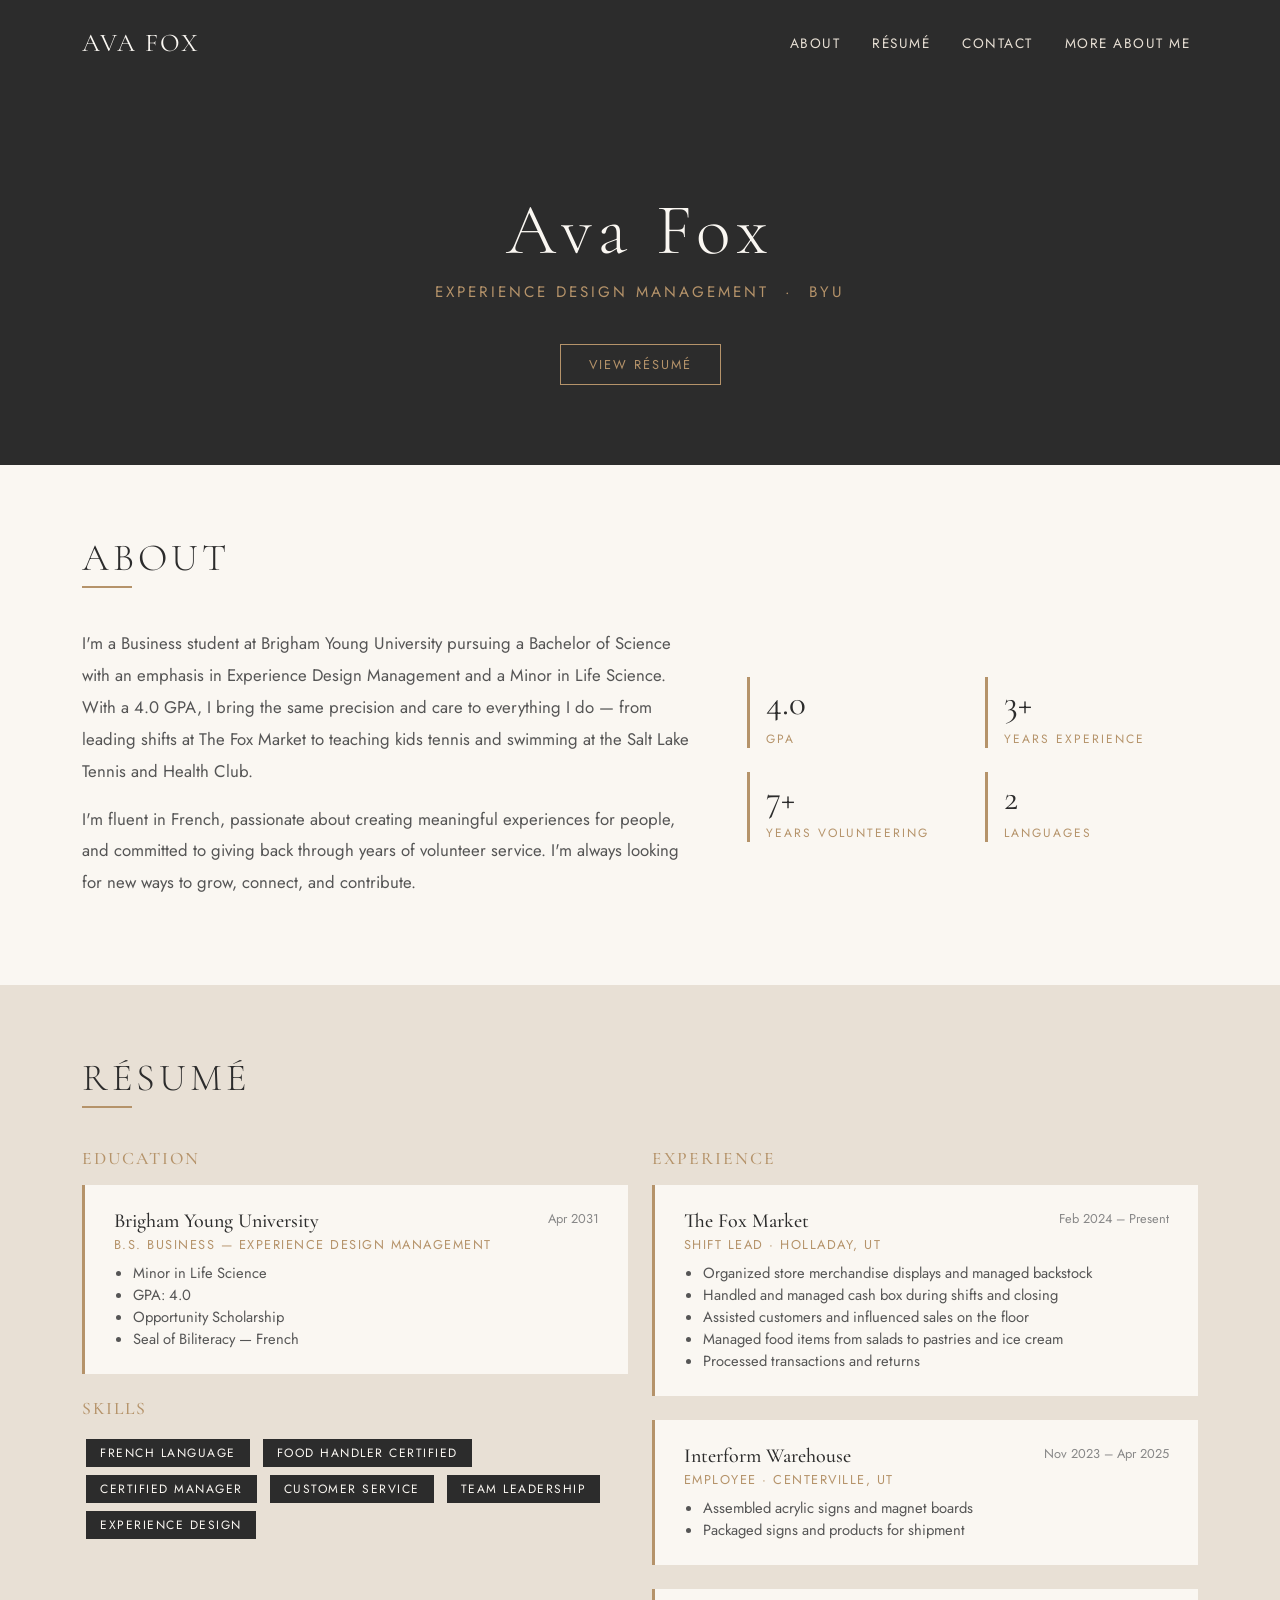
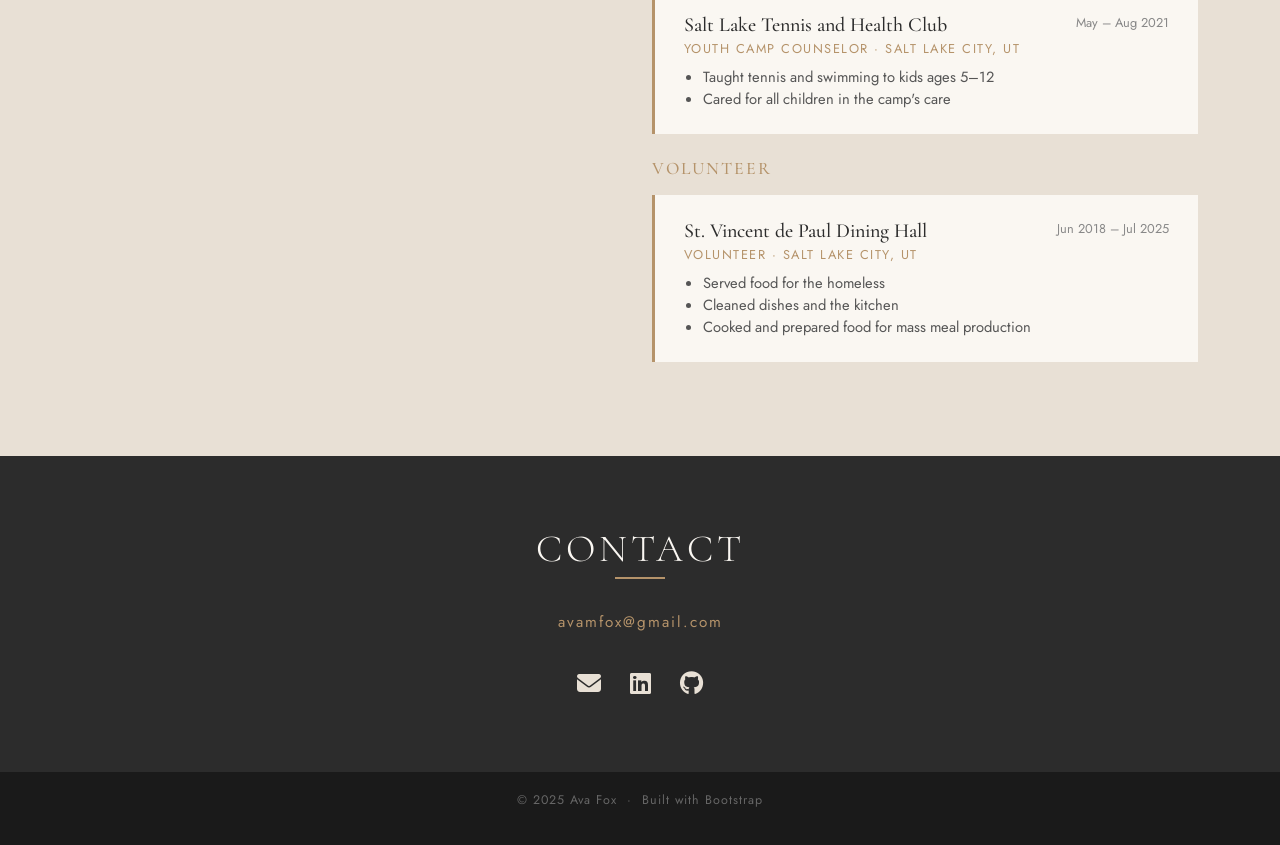
==== index.html @ a12f5f1c "Add files via upload" ====
<!DOCTYPE html>
<html lang="en">
<head>
  <meta charset="UTF-8" />
  <meta name="viewport" content="width=device-width, initial-scale=1.0"/>
  <title>Ava Fox | Portfolio</title>
  <link rel="stylesheet" href="https://cdn.jsdelivr.net/npm/bootstrap@5.3.2/dist/css/bootstrap.min.css"/>
  <link rel="stylesheet" href="https://cdnjs.cloudflare.com/ajax/libs/font-awesome/6.4.0/css/all.min.css"/>
  <link href="https://fonts.googleapis.com/css2?family=Cormorant+Garamond:wght@300;400;600&family=Jost:wght@300;400;500&display=swap" rel="stylesheet"/>
  <style>
    :root {
      --cream: #FAF7F2;
      --charcoal: #2C2C2C;
      --accent: #B5936A;
      --soft: #E8E0D5;
    }
    * { box-sizing: border-box; }
    body {
      font-family: 'Jost', sans-serif;
      background-color: var(--cream);
      color: var(--charcoal);
    }

    /* NAV */
    nav.navbar {
      background-color: var(--charcoal) !important;
      padding: 1.2rem 2rem;
    }
    .navbar-brand {
      font-family: 'Cormorant Garamond', serif;
      font-size: 1.6rem;
      color: var(--cream) !important;
      letter-spacing: 2px;
    }
    .nav-link {
      color: var(--soft) !important;
      font-size: 0.85rem;
      letter-spacing: 1.5px;
      text-transform: uppercase;
      margin-left: 1rem;
      transition: color 0.2s;
    }
    .nav-link:hover { color: var(--accent) !important; }

    /* HERO */
    .hero {
      background-color: var(--charcoal);
      color: var(--cream);
      padding: 100px 0 80px;
      text-align: center;
    }
    .hero h1 {
      font-family: 'Cormorant Garamond', serif;
      font-size: 4.5rem;
      font-weight: 300;
      letter-spacing: 6px;
    }
    .hero p {
      font-size: 0.95rem;
      letter-spacing: 3px;
      text-transform: uppercase;
      color: var(--accent);
      margin-top: 0.5rem;
    }
    .hero .btn-outline-light {
      border-color: var(--accent);
      color: var(--accent);
      letter-spacing: 2px;
      text-transform: uppercase;
      font-size: 0.8rem;
      padding: 10px 28px;
      margin-top: 1.5rem;
      border-radius: 0;
      transition: all 0.3s;
    }
    .hero .btn-outline-light:hover {
      background-color: var(--accent);
      color: var(--charcoal);
    }

    /* SECTIONS */
    section { padding: 70px 0; }
    .section-title {
      font-family: 'Cormorant Garamond', serif;
      font-size: 2.4rem;
      font-weight: 300;
      letter-spacing: 4px;
      text-transform: uppercase;
      margin-bottom: 0.3rem;
    }
    .section-rule {
      width: 50px;
      border-top: 2px solid var(--accent);
      margin-bottom: 2.5rem;
    }

    /* ABOUT */
    #about { background-color: var(--cream); }
    .about-text {
      font-size: 1.05rem;
      line-height: 1.9;
      color: #555;
      max-width: 620px;
    }
    .about-stat {
      border-left: 3px solid var(--accent);
      padding-left: 1rem;
      margin-bottom: 1.5rem;
    }
    .about-stat .num {
      font-family: 'Cormorant Garamond', serif;
      font-size: 2.2rem;
      color: var(--charcoal);
    }
    .about-stat .label {
      font-size: 0.75rem;
      letter-spacing: 2px;
      text-transform: uppercase;
      color: var(--accent);
    }

    /* RESUME */
    #resume { background-color: var(--soft); }
    .resume-card {
      background: var(--cream);
      border: none;
      border-left: 3px solid var(--accent);
      border-radius: 0;
      padding: 1.5rem 1.8rem;
      margin-bottom: 1.5rem;
    }
    .resume-card h5 {
      font-family: 'Cormorant Garamond', serif;
      font-size: 1.25rem;
      margin-bottom: 0.1rem;
    }
    .resume-card .role {
      font-size: 0.8rem;
      letter-spacing: 1.5px;
      text-transform: uppercase;
      color: var(--accent);
      margin-bottom: 0.5rem;
    }
    .resume-card .dates {
      font-size: 0.8rem;
      color: #888;
      float: right;
    }
    .resume-card ul {
      margin: 0.5rem 0 0;
      padding-left: 1.2rem;
      font-size: 0.92rem;
      color: #555;
    }
    .skill-badge {
      display: inline-block;
      background: var(--charcoal);
      color: var(--cream);
      font-size: 0.75rem;
      letter-spacing: 1.5px;
      text-transform: uppercase;
      padding: 5px 14px;
      margin: 4px;
    }

    /* CONTACT */
    #contact { background-color: var(--charcoal); color: var(--cream); text-align: center; }
    #contact .section-title { color: var(--cream); }
    .social-link {
      color: var(--soft);
      font-size: 1.5rem;
      margin: 0 12px;
      transition: color 0.2s;
    }
    .social-link:hover { color: var(--accent); }
    .contact-email {
      font-size: 0.95rem;
      letter-spacing: 2px;
      color: var(--accent);
      margin-bottom: 2rem;
    }

    /* FOOTER */
    footer {
      background: #1a1a1a;
      color: #666;
      text-align: center;
      padding: 1.2rem;
      font-size: 0.78rem;
      letter-spacing: 1px;
    }
  </style>
</head>
<body>

  <!-- NAVBAR -->
  <nav class="navbar navbar-expand-lg">
    <div class="container">
      <a class="navbar-brand" href="#">AVA FOX</a>
      <button class="navbar-toggler" type="button" data-bs-toggle="collapse" data-bs-target="#navMenu">
        <span class="navbar-toggler-icon" style="filter:invert(1)"></span>
      </button>
      <div class="collapse navbar-collapse justify-content-end" id="navMenu">
        <ul class="navbar-nav">
          <li class="nav-item"><a class="nav-link" href="#about">About</a></li>
          <li class="nav-item"><a class="nav-link" href="#resume">Résumé</a></li>
          <li class="nav-item"><a class="nav-link" href="#contact">Contact</a></li>
          <li class="nav-item"><a class="nav-link" href="scratch.html">More About Me</a></li>
        </ul>
      </div>
    </div>
  </nav>

  <!-- HERO -->
  <section class="hero">
    <div class="container">
      <h1>Ava Fox</h1>
      <p>Experience Design Management &nbsp;·&nbsp; BYU</p>
      <a href="#resume" class="btn btn-outline-light">View Résumé</a>
    </div>
  </section>

  <!-- ABOUT -->
  <section id="about">
    <div class="container">
      <h2 class="section-title">About</h2>
      <div class="section-rule"></div>
      <div class="row align-items-center">
        <div class="col-md-7">
          <p class="about-text">
            I'm a Business student at Brigham Young University pursuing a Bachelor of Science with an emphasis in Experience Design Management and a Minor in Life Science. With a 4.0 GPA, I bring the same precision and care to everything I do — from leading shifts at The Fox Market to teaching kids tennis and swimming at the Salt Lake Tennis and Health Club.
          </p>
          <p class="about-text mt-3">
            I'm fluent in French, passionate about creating meaningful experiences for people, and committed to giving back through years of volunteer service. I'm always looking for new ways to grow, connect, and contribute.
          </p>
        </div>
        <div class="col-md-5">
          <div class="row mt-4 mt-md-0">
            <div class="col-6">
              <div class="about-stat">
                <div class="num">4.0</div>
                <div class="label">GPA</div>
              </div>
            </div>
            <div class="col-6">
              <div class="about-stat">
                <div class="num">3+</div>
                <div class="label">Years Experience</div>
              </div>
            </div>
            <div class="col-6">
              <div class="about-stat">
                <div class="num">7+</div>
                <div class="label">Years Volunteering</div>
              </div>
            </div>
            <div class="col-6">
              <div class="about-stat">
                <div class="num">2</div>
                <div class="label">Languages</div>
              </div>
            </div>
          </div>
        </div>
      </div>
    </div>
  </section>

  <!-- RESUME -->
  <section id="resume">
    <div class="container">
      <h2 class="section-title">Résumé</h2>
      <div class="section-rule"></div>

      <div class="row">
        <!-- LEFT COL -->
        <div class="col-md-6">
          <h4 class="mb-3" style="font-family:'Cormorant Garamond',serif; letter-spacing:2px; font-size:1.1rem; text-transform:uppercase; color:var(--accent);">Education</h4>

          <div class="resume-card">
            <span class="dates">Apr 2031</span>
            <h5>Brigham Young University</h5>
            <div class="role">B.S. Business — Experience Design Management</div>
            <ul>
              <li>Minor in Life Science</li>
              <li>GPA: 4.0</li>
              <li>Opportunity Scholarship</li>
              <li>Seal of Biliteracy — French</li>
            </ul>
          </div>

          <h4 class="mb-3 mt-4" style="font-family:'Cormorant Garamond',serif; letter-spacing:2px; font-size:1.1rem; text-transform:uppercase; color:var(--accent);">Skills</h4>
          <div>
            <span class="skill-badge">French Language</span>
            <span class="skill-badge">Food Handler Certified</span>
            <span class="skill-badge">Certified Manager</span>
            <span class="skill-badge">Customer Service</span>
            <span class="skill-badge">Team Leadership</span>
            <span class="skill-badge">Experience Design</span>
          </div>
        </div>

        <!-- RIGHT COL -->
        <div class="col-md-6 mt-4 mt-md-0">
          <h4 class="mb-3" style="font-family:'Cormorant Garamond',serif; letter-spacing:2px; font-size:1.1rem; text-transform:uppercase; color:var(--accent);">Experience</h4>

          <div class="resume-card">
            <span class="dates">Feb 2024 – Present</span>
            <h5>The Fox Market</h5>
            <div class="role">Shift Lead · Holladay, UT</div>
            <ul>
              <li>Organized store merchandise displays and managed backstock</li>
              <li>Handled and managed cash box during shifts and closing</li>
              <li>Assisted customers and influenced sales on the floor</li>
              <li>Managed food items from salads to pastries and ice cream</li>
              <li>Processed transactions and returns</li>
            </ul>
          </div>

          <div class="resume-card">
            <span class="dates">Nov 2023 – Apr 2025</span>
            <h5>Interform Warehouse</h5>
            <div class="role">Employee · Centerville, UT</div>
            <ul>
              <li>Assembled acrylic signs and magnet boards</li>
              <li>Packaged signs and products for shipment</li>
            </ul>
          </div>

          <div class="resume-card">
            <span class="dates">May – Aug 2021</span>
            <h5>Salt Lake Tennis and Health Club</h5>
            <div class="role">Youth Camp Counselor · Salt Lake City, UT</div>
            <ul>
              <li>Taught tennis and swimming to kids ages 5–12</li>
              <li>Cared for all children in the camp's care</li>
            </ul>
          </div>

          <h4 class="mb-3 mt-4" style="font-family:'Cormorant Garamond',serif; letter-spacing:2px; font-size:1.1rem; text-transform:uppercase; color:var(--accent);">Volunteer</h4>
          <div class="resume-card">
            <span class="dates">Jun 2018 – Jul 2025</span>
            <h5>St. Vincent de Paul Dining Hall</h5>
            <div class="role">Volunteer · Salt Lake City, UT</div>
            <ul>
              <li>Served food for the homeless</li>
              <li>Cleaned dishes and the kitchen</li>
              <li>Cooked and prepared food for mass meal production</li>
            </ul>
          </div>
        </div>
      </div>
    </div>
  </section>

  <!-- CONTACT -->
  <section id="contact">
    <div class="container">
      <h2 class="section-title">Contact</h2>
      <div class="section-rule" style="margin: 0 auto 2rem;"></div>
      <p class="contact-email">avamfox@gmail.com</p>
      <div>
        <a href="mailto:avamfox@gmail.com" class="social-link" title="Email"><i class="fas fa-envelope"></i></a>
        <a href="https://linkedin.com/in/ava-fox-530a54386/" class="social-link" target="_blank" title="LinkedIn"><i class="fab fa-linkedin"></i></a>
        <a href="https://github.com/avamfox-web" class="social-link" target="_blank" title="GitHub"><i class="fab fa-github"></i></a>
      </div>
    </div>
  </section>

  <footer>
    <p>&copy; 2025 Ava Fox &nbsp;·&nbsp; Built with Bootstrap</p>
  </footer>

  <script src="https://cdn.jsdelivr.net/npm/bootstrap@5.3.2/dist/js/bootstrap.bundle.min.js"></script>
</body>
</html>
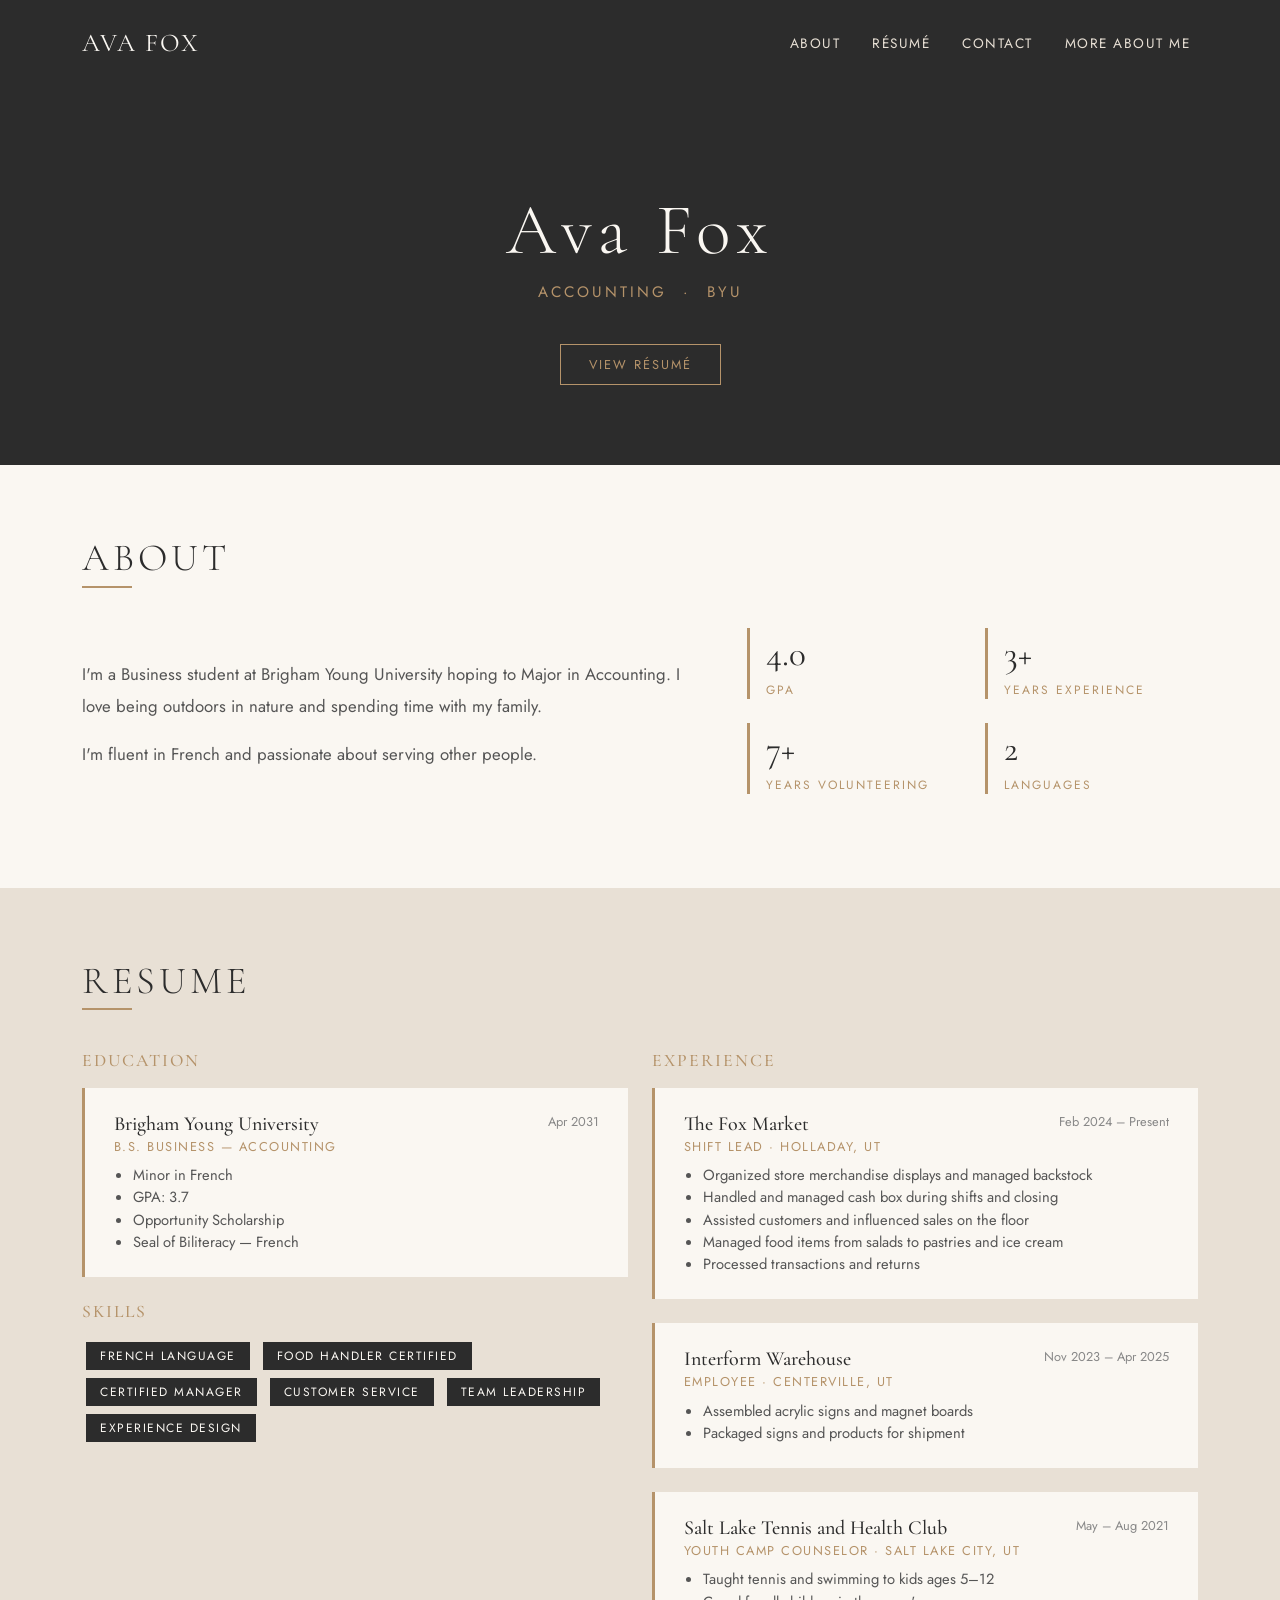
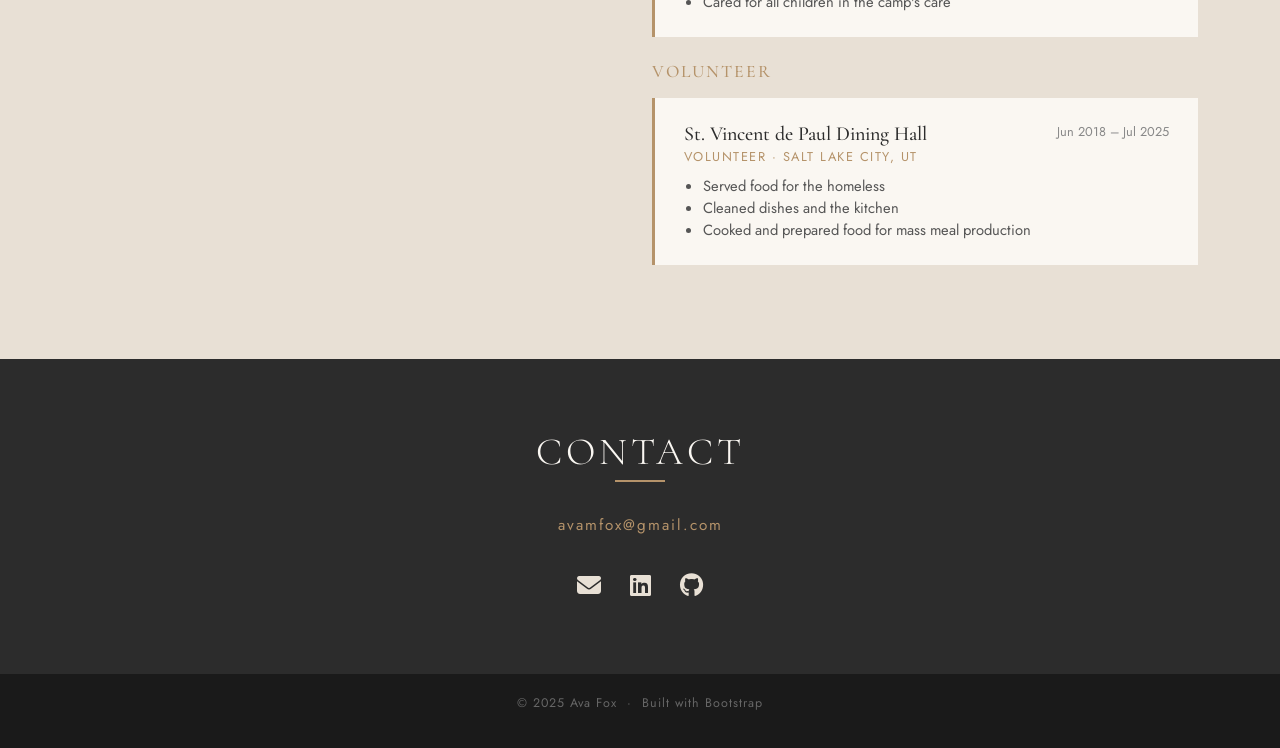
==== commit 721c5bad: "Update index.html" ====
--- a/index.html
+++ b/index.html
@@ -215,7 +215,7 @@
   <section class="hero">
     <div class="container">
       <h1>Ava Fox</h1>
-      <p>Experience Design Management &nbsp;·&nbsp; BYU</p>
+      <p>Accounting &nbsp;·&nbsp; BYU</p>
       <a href="#resume" class="btn btn-outline-light">View Résumé</a>
     </div>
   </section>
@@ -228,11 +228,10 @@
       <div class="row align-items-center">
         <div class="col-md-7">
           <p class="about-text">
-            I'm a Business student at Brigham Young University pursuing a Bachelor of Science with an emphasis in Experience Design Management and a Minor in Life Science. With a 4.0 GPA, I bring the same precision and care to everything I do — from leading shifts at The Fox Market to teaching kids tennis and swimming at the Salt Lake Tennis and Health Club.
+            I'm a Business student at Brigham Young University hoping to Major in Accounting. I love being outdoors in nature and spending time with my family. 
           </p>
           <p class="about-text mt-3">
-            I'm fluent in French, passionate about creating meaningful experiences for people, and committed to giving back through years of volunteer service. I'm always looking for new ways to grow, connect, and contribute.
-          </p>
+            I'm fluent in French and passionate about serving other people.
         </div>
         <div class="col-md-5">
           <div class="row mt-4 mt-md-0">
@@ -269,7 +268,7 @@
   <!-- RESUME -->
   <section id="resume">
     <div class="container">
-      <h2 class="section-title">Résumé</h2>
+      <h2 class="section-title">Resume</h2>
       <div class="section-rule"></div>
 
       <div class="row">
@@ -280,10 +279,10 @@
           <div class="resume-card">
             <span class="dates">Apr 2031</span>
             <h5>Brigham Young University</h5>
-            <div class="role">B.S. Business — Experience Design Management</div>
-            <ul>
-              <li>Minor in Life Science</li>
-              <li>GPA: 4.0</li>
+            <div class="role">B.S. Business — Accounting</div>
+            <ul>
+              <li>Minor in French</li>
+              <li>GPA: 3.7</li>
               <li>Opportunity Scholarship</li>
               <li>Seal of Biliteracy — French</li>
             </ul>
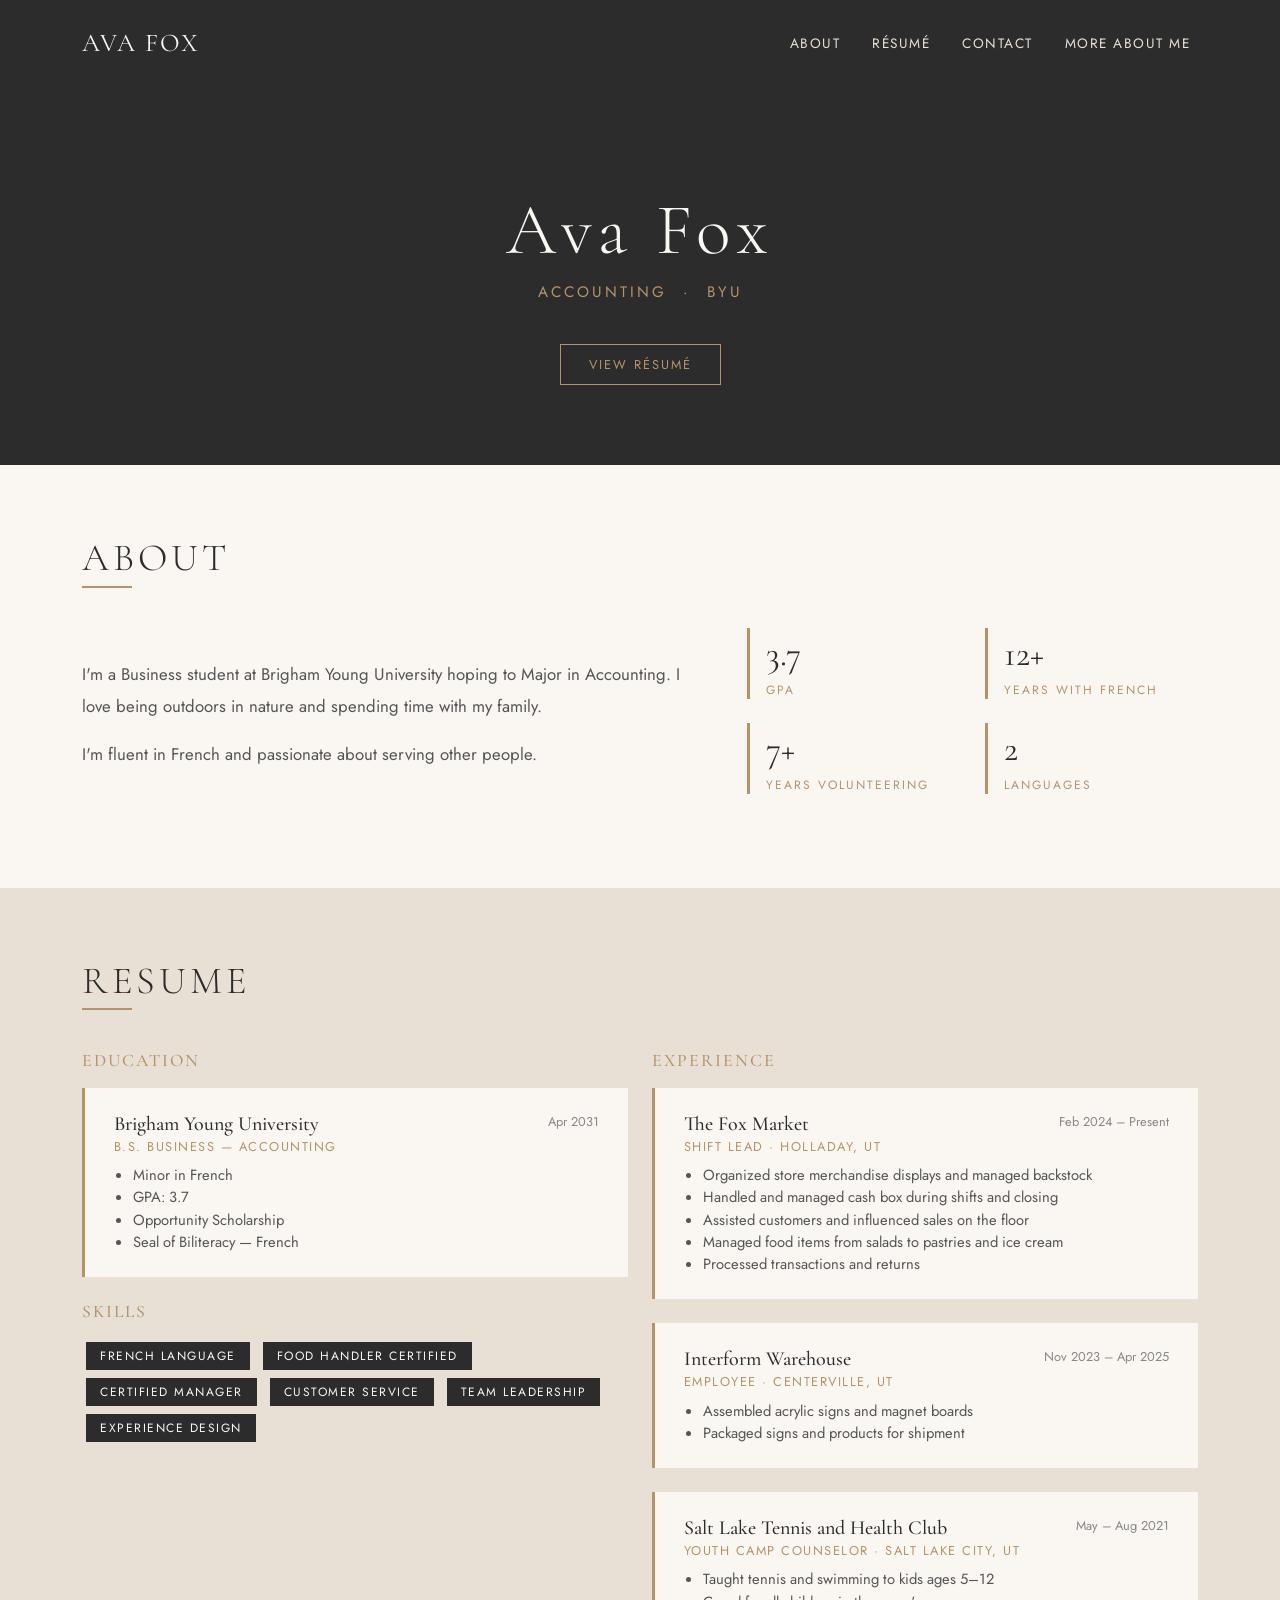
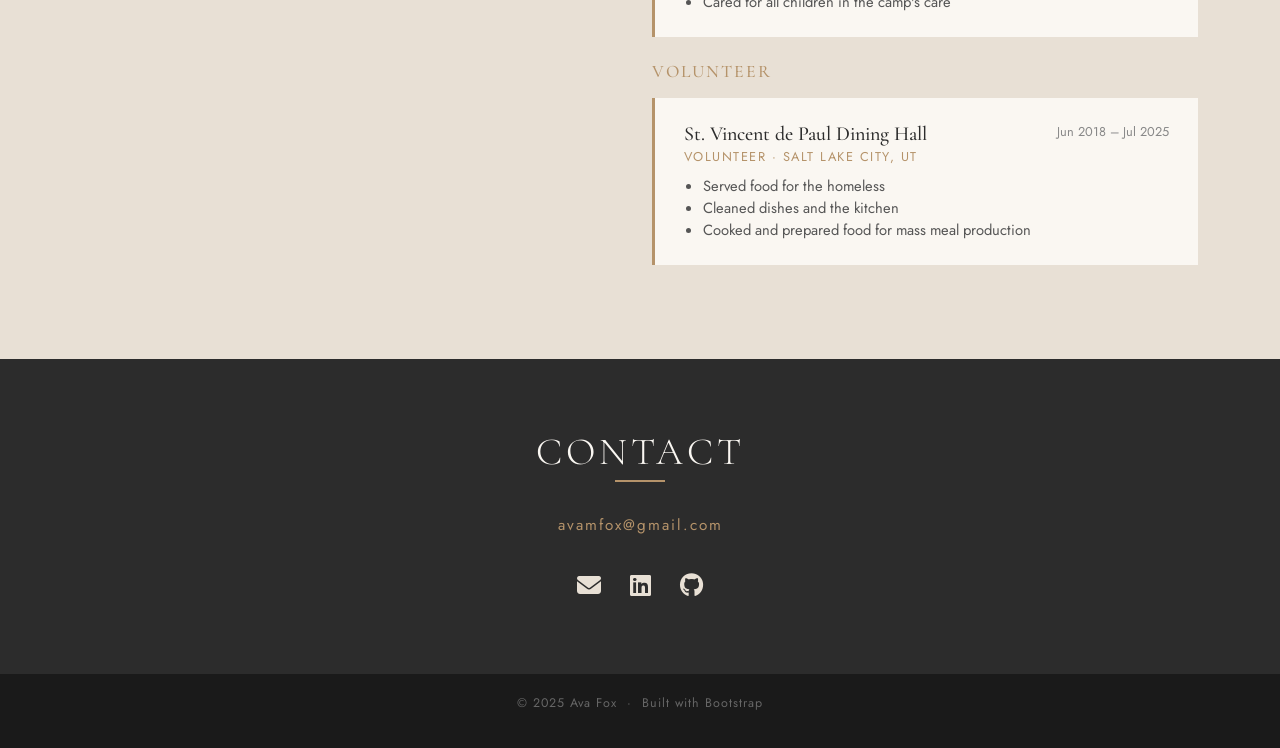
==== commit ffa42f00: "Update index.html" ====
--- a/index.html
+++ b/index.html
@@ -237,14 +237,14 @@
           <div class="row mt-4 mt-md-0">
             <div class="col-6">
               <div class="about-stat">
-                <div class="num">4.0</div>
+                <div class="num">3.7</div>
                 <div class="label">GPA</div>
               </div>
             </div>
             <div class="col-6">
               <div class="about-stat">
-                <div class="num">3+</div>
-                <div class="label">Years Experience</div>
+                <div class="num">12+</div>
+                <div class="label">Years with French</div>
               </div>
             </div>
             <div class="col-6">
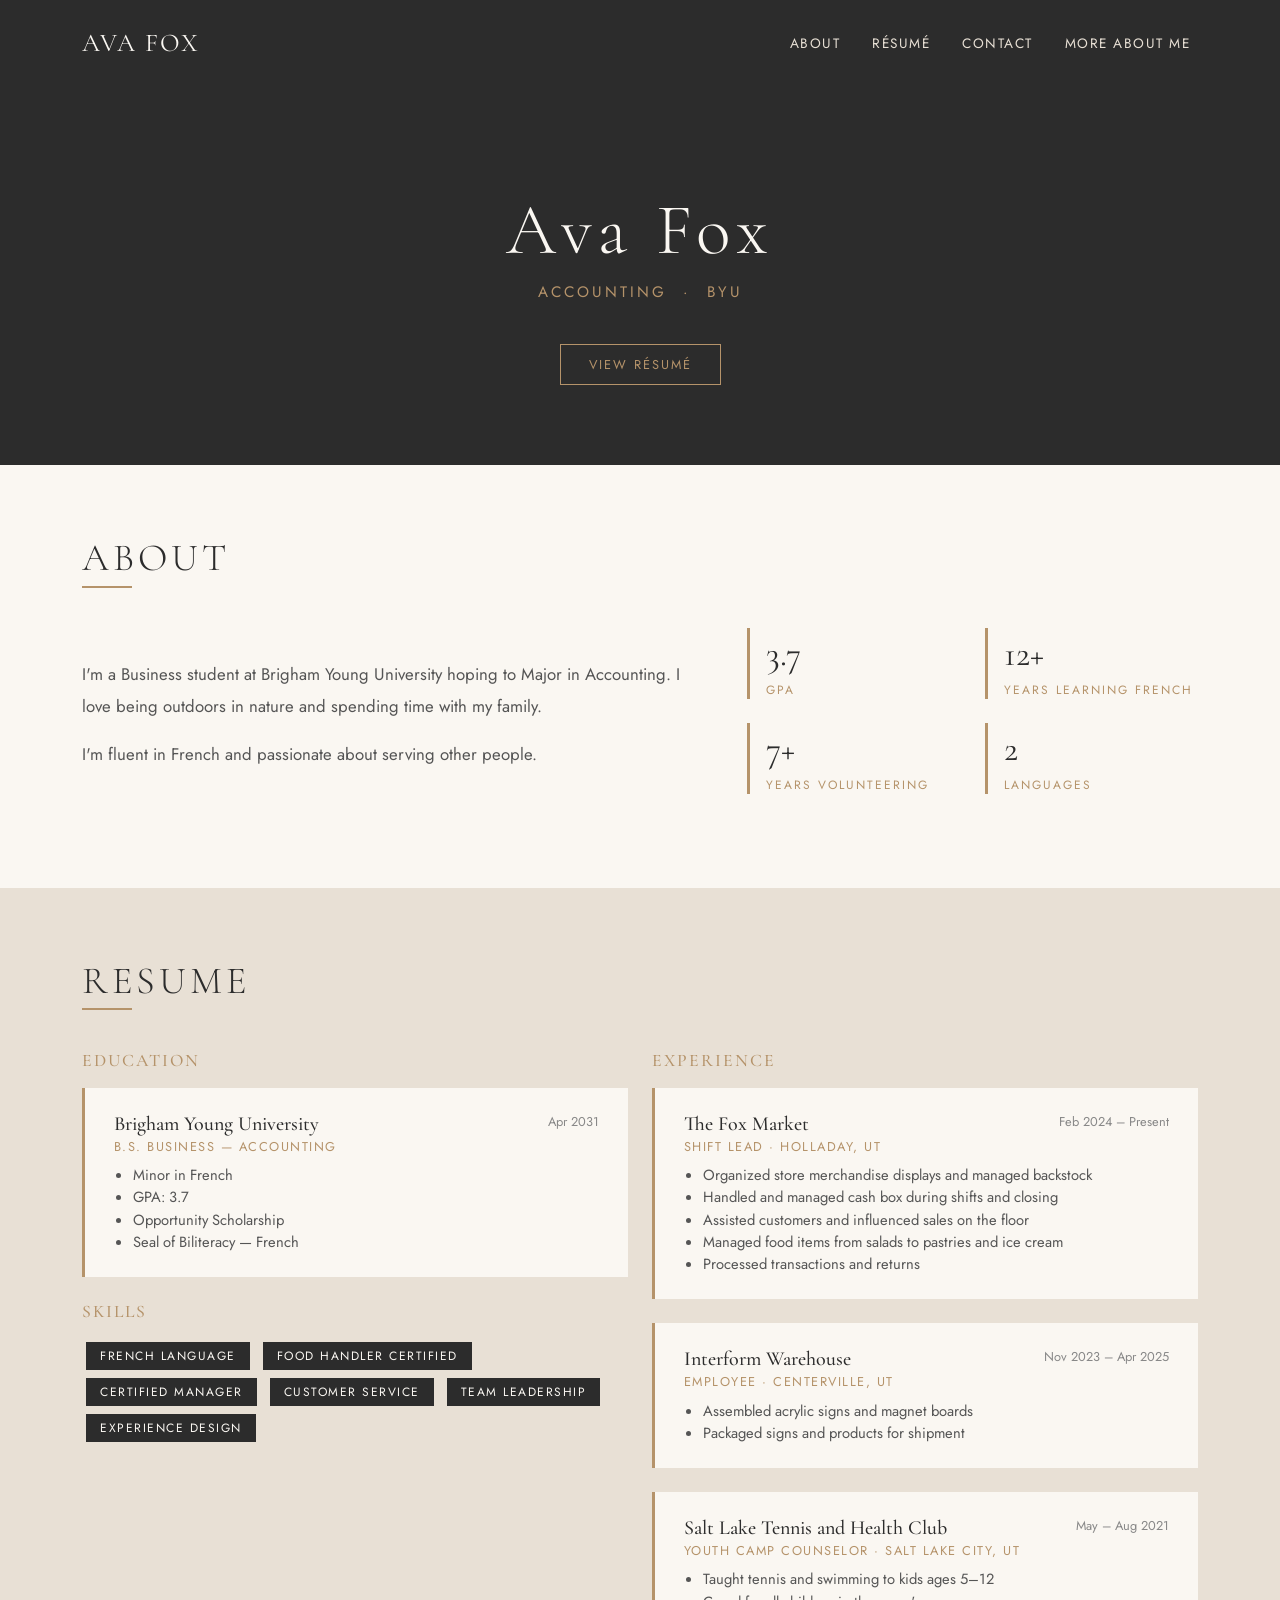
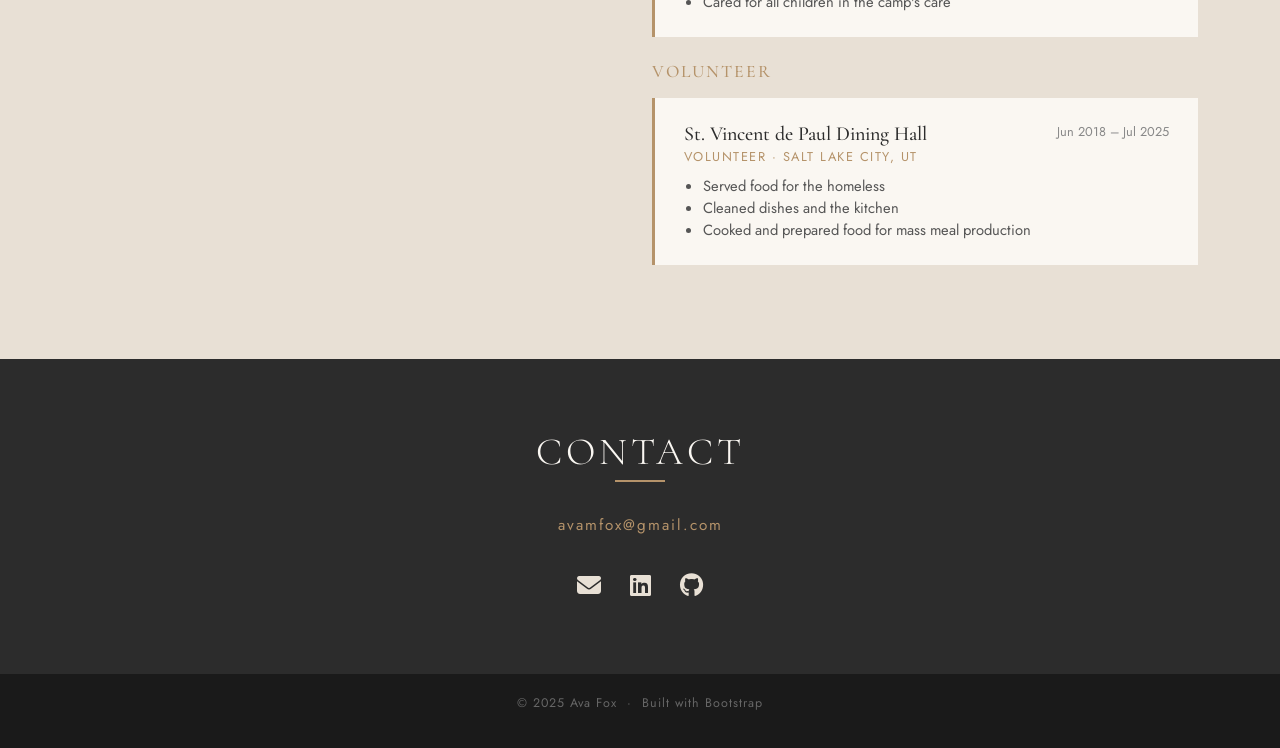
==== commit 6ac7193f: "Update index.html" ====
--- a/index.html
+++ b/index.html
@@ -244,7 +244,7 @@
             <div class="col-6">
               <div class="about-stat">
                 <div class="num">12+</div>
-                <div class="label">Years with French</div>
+                <div class="label">Years learning French</div>
               </div>
             </div>
             <div class="col-6">
